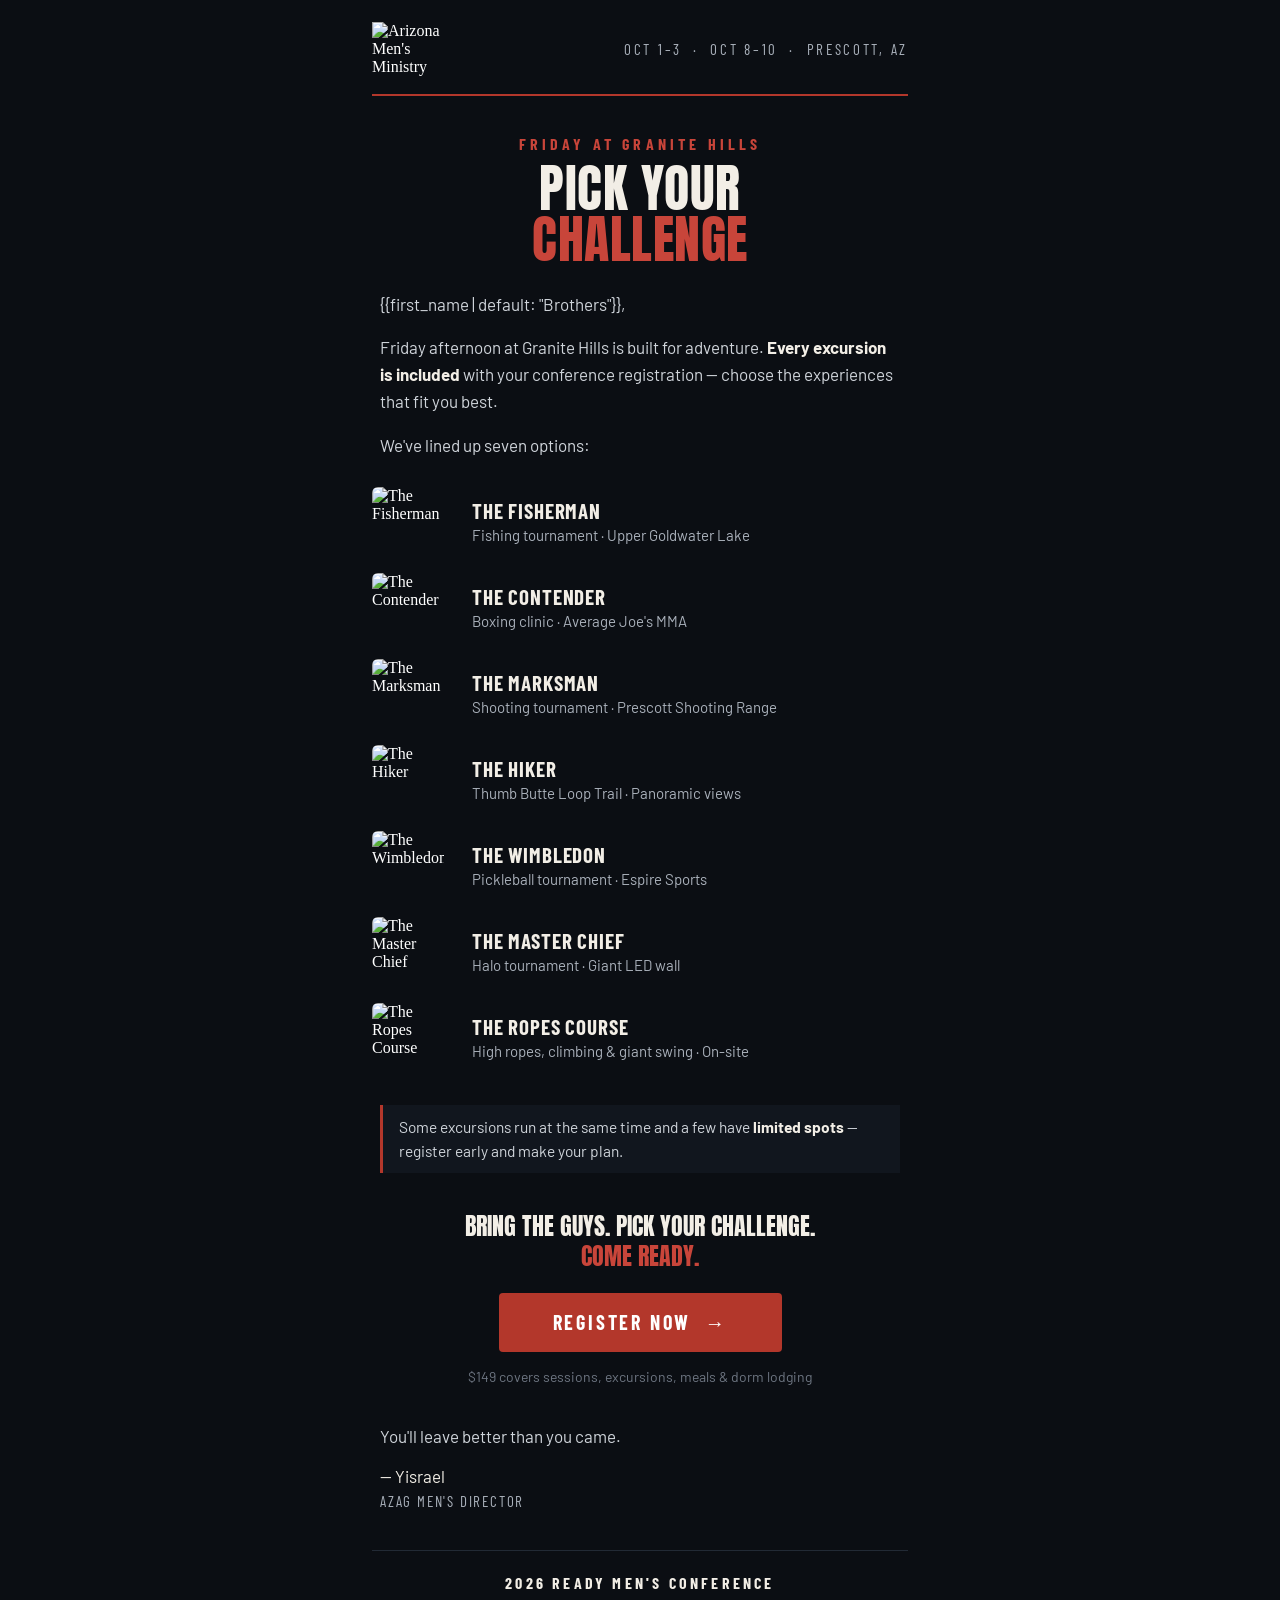
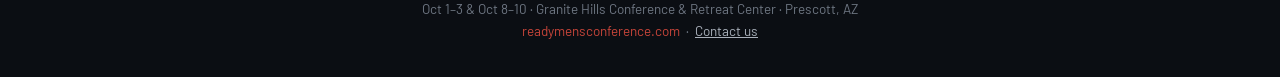
==== email/excursions-email.html @ 5a3265b8 "Add branded HTML email template: excursions drip Co-Authored-By: Claude Fable 5 <noreply@anthropic.c" ====
<!DOCTYPE html PUBLIC "-//W3C//DTD XHTML 1.0 Transitional//EN" "http://www.w3.org/TR/xhtml1/DTD/xhtml1-transitional.dtd">
<html xmlns="http://www.w3.org/1999/xhtml">
<head>
<meta http-equiv="Content-Type" content="text/html; charset=utf-8" />
<meta name="viewport" content="width=device-width, initial-scale=1.0" />
<meta name="color-scheme" content="dark" />
<meta name="supported-color-schemes" content="dark" />
<title>Pick Your Challenge — Ready Men's Conference</title>
<!--[if mso]>
<style type="text/css">
  table { border-collapse: collapse; }
  .display { font-family: Arial Black, Arial, sans-serif !important; }
</style>
<![endif]-->
<style type="text/css">
  @import url('https://fonts.googleapis.com/css2?family=Anton&family=Barlow:wght@400;500;600;700&family=Barlow+Condensed:wght@600;700&display=swap');
  body { margin: 0; padding: 0; -webkit-text-size-adjust: 100%; }
  @media only screen and (max-width: 620px) {
    .container { width: 100% !important; }
    .px { padding-left: 20px !important; padding-right: 20px !important; }
    .exc-img { width: 64px !important; height: 64px !important; }
    h1 { font-size: 40px !important; }
  }
</style>
</head>
<body style="margin:0; padding:0; background-color:#0b0e13;">
<!-- preheader (hidden) -->
<div style="display:none; font-size:1px; color:#0b0e13; line-height:1px; max-height:0; max-width:0; opacity:0; overflow:hidden;">
  Seven excursions. All included. Fishing, boxing, shooting, hiking, pickleball, Halo, and ropes — pick your challenge.
</div>

<table role="presentation" width="100%" cellpadding="0" cellspacing="0" border="0" bgcolor="#0b0e13" style="background-color:#0b0e13;">
<tr><td align="center" style="padding: 0;">

  <table role="presentation" class="container" width="600" cellpadding="0" cellspacing="0" border="0" style="width:600px; max-width:600px;">

    <!-- ====== TOP BAR ====== -->
    <tr><td style="padding: 22px 32px 18px;" class="px">
      <table role="presentation" width="100%" cellpadding="0" cellspacing="0" border="0">
        <tr>
          <td align="left" valign="middle">
            <img src="https://readymensconference.com/assets/azmm-logo.png" alt="Arizona Men's Ministry" width="92" style="display:block; border:0;" />
          </td>
          <td align="right" valign="middle" style="font-family: 'Barlow Condensed', 'Arial Narrow', Arial, sans-serif; font-size:15px; letter-spacing:0.18em; color:#a9b0ba; text-transform:uppercase;">
            Oct 1–3 &nbsp;·&nbsp; Oct 8–10 &nbsp;·&nbsp; Prescott, AZ
          </td>
        </tr>
      </table>
    </td></tr>

    <!-- ====== ACCENT RULE ====== -->
    <tr><td style="padding: 0 32px;" class="px">
      <table role="presentation" width="100%" cellpadding="0" cellspacing="0" border="0">
        <tr><td height="2" bgcolor="#b3372b" style="font-size:0; line-height:0;">&nbsp;</td></tr>
      </table>
    </td></tr>

    <!-- ====== HEADLINE ====== -->
    <tr><td align="center" style="padding: 38px 32px 8px;" class="px">
      <p style="margin:0 0 10px; font-family:'Barlow Condensed', 'Arial Narrow', Arial, sans-serif; font-weight:700; font-size:16px; letter-spacing:0.26em; text-transform:uppercase; color:#c8453a;">
        Friday at Granite Hills
      </p>
      <h1 class="display" style="margin:0; font-family:'Anton','Arial Narrow', Impact, Arial, sans-serif; font-weight:400; font-size:52px; line-height:0.98; text-transform:uppercase; color:#f2eee6; letter-spacing:0.01em;">
        Pick Your<br /><span style="color:#c8453a;">Challenge</span>
      </h1>
    </td></tr>

    <!-- ====== INTRO COPY ====== -->
    <tr><td style="padding: 18px 40px 6px;" class="px">
      <p style="margin:0 0 16px; font-family:'Barlow', Arial, sans-serif; font-size:17px; line-height:1.6; color:#cfd4da;">
        {{first_name | default: "Brothers"}},
      </p>
      <p style="margin:0 0 16px; font-family:'Barlow', Arial, sans-serif; font-size:17px; line-height:1.6; color:#cfd4da;">
        Friday afternoon at Granite Hills is built for adventure. <strong style="color:#f2eee6;">Every excursion is included</strong> with your conference registration — choose the experiences that fit you best.
      </p>
      <p style="margin:0; font-family:'Barlow', Arial, sans-serif; font-size:17px; line-height:1.6; color:#cfd4da;">
        We've lined up seven options:
      </p>
    </td></tr>

    <!-- ====== EXCURSION ROWS ====== -->
    <tr><td style="padding: 22px 32px 4px;" class="px">
      <table role="presentation" width="100%" cellpadding="0" cellspacing="0" border="0">

        <!-- row -->
        <tr>
          <td width="84" valign="middle" style="padding: 0 0 14px;">
            <img class="exc-img" src="https://cdn.uploads.webconnex.com/17027/3%20%281%29.png" alt="The Fisherman" width="72" height="72" style="display:block; border:0; border-radius:6px;" />
          </td>
          <td valign="middle" style="padding: 0 0 14px 16px; border-bottom: 0;">
            <p style="margin:0; font-family:'Barlow Condensed','Arial Narrow', Arial, sans-serif; font-weight:700; font-size:21px; text-transform:uppercase; letter-spacing:0.04em; color:#f2eee6;">The Fisherman</p>
            <p style="margin:2px 0 0; font-family:'Barlow', Arial, sans-serif; font-size:15px; line-height:1.45; color:#a9b0ba;">Fishing tournament · Upper Goldwater Lake</p>
          </td>
        </tr>

        <tr>
          <td width="84" valign="middle" style="padding: 0 0 14px;">
            <img class="exc-img" src="https://cdn.uploads.webconnex.com/17027/1%20%283%29.png" alt="The Contender" width="72" height="72" style="display:block; border:0; border-radius:6px;" />
          </td>
          <td valign="middle" style="padding: 0 0 14px 16px;">
            <p style="margin:0; font-family:'Barlow Condensed','Arial Narrow', Arial, sans-serif; font-weight:700; font-size:21px; text-transform:uppercase; letter-spacing:0.04em; color:#f2eee6;">The Contender</p>
            <p style="margin:2px 0 0; font-family:'Barlow', Arial, sans-serif; font-size:15px; line-height:1.45; color:#a9b0ba;">Boxing clinic · Average Joe's MMA</p>
          </td>
        </tr>

        <tr>
          <td width="84" valign="middle" style="padding: 0 0 14px;">
            <img class="exc-img" src="https://cdn.uploads.webconnex.com/17027/2%20%285%29.png" alt="The Marksman" width="72" height="72" style="display:block; border:0; border-radius:6px;" />
          </td>
          <td valign="middle" style="padding: 0 0 14px 16px;">
            <p style="margin:0; font-family:'Barlow Condensed','Arial Narrow', Arial, sans-serif; font-weight:700; font-size:21px; text-transform:uppercase; letter-spacing:0.04em; color:#f2eee6;">The Marksman</p>
            <p style="margin:2px 0 0; font-family:'Barlow', Arial, sans-serif; font-size:15px; line-height:1.45; color:#a9b0ba;">Shooting tournament · Prescott Shooting Range</p>
          </td>
        </tr>

        <tr>
          <td width="84" valign="middle" style="padding: 0 0 14px;">
            <img class="exc-img" src="https://cdn.uploads.webconnex.com/17027/7.png" alt="The Hiker" width="72" height="72" style="display:block; border:0; border-radius:6px;" />
          </td>
          <td valign="middle" style="padding: 0 0 14px 16px;">
            <p style="margin:0; font-family:'Barlow Condensed','Arial Narrow', Arial, sans-serif; font-weight:700; font-size:21px; text-transform:uppercase; letter-spacing:0.04em; color:#f2eee6;">The Hiker</p>
            <p style="margin:2px 0 0; font-family:'Barlow', Arial, sans-serif; font-size:15px; line-height:1.45; color:#a9b0ba;">Thumb Butte Loop Trail · Panoramic views</p>
          </td>
        </tr>

        <tr>
          <td width="84" valign="middle" style="padding: 0 0 14px;">
            <img class="exc-img" src="https://cdn.uploads.webconnex.com/17027/6.png" alt="The Wimbledon" width="72" height="72" style="display:block; border:0; border-radius:6px;" />
          </td>
          <td valign="middle" style="padding: 0 0 14px 16px;">
            <p style="margin:0; font-family:'Barlow Condensed','Arial Narrow', Arial, sans-serif; font-weight:700; font-size:21px; text-transform:uppercase; letter-spacing:0.04em; color:#f2eee6;">The Wimbledon</p>
            <p style="margin:2px 0 0; font-family:'Barlow', Arial, sans-serif; font-size:15px; line-height:1.45; color:#a9b0ba;">Pickleball tournament · Espire Sports</p>
          </td>
        </tr>

        <tr>
          <td width="84" valign="middle" style="padding: 0 0 14px;">
            <img class="exc-img" src="https://cdn.uploads.webconnex.com/17027/5.png" alt="The Master Chief" width="72" height="72" style="display:block; border:0; border-radius:6px;" />
          </td>
          <td valign="middle" style="padding: 0 0 14px 16px;">
            <p style="margin:0; font-family:'Barlow Condensed','Arial Narrow', Arial, sans-serif; font-weight:700; font-size:21px; text-transform:uppercase; letter-spacing:0.04em; color:#f2eee6;">The Master Chief</p>
            <p style="margin:2px 0 0; font-family:'Barlow', Arial, sans-serif; font-size:15px; line-height:1.45; color:#a9b0ba;">Halo tournament · Giant LED wall</p>
          </td>
        </tr>

        <tr>
          <td width="84" valign="middle" style="padding: 0;">
            <img class="exc-img" src="https://cdn.uploads.webconnex.com/17027/4.png" alt="The Ropes Course" width="72" height="72" style="display:block; border:0; border-radius:6px;" />
          </td>
          <td valign="middle" style="padding: 0 0 0 16px;">
            <p style="margin:0; font-family:'Barlow Condensed','Arial Narrow', Arial, sans-serif; font-weight:700; font-size:21px; text-transform:uppercase; letter-spacing:0.04em; color:#f2eee6;">The Ropes Course</p>
            <p style="margin:2px 0 0; font-family:'Barlow', Arial, sans-serif; font-size:15px; line-height:1.45; color:#a9b0ba;">High ropes, climbing &amp; giant swing · On-site</p>
          </td>
        </tr>

      </table>
    </td></tr>

    <!-- ====== URGENCY NOTE ====== -->
    <tr><td style="padding: 26px 40px 8px;" class="px">
      <table role="presentation" width="100%" cellpadding="0" cellspacing="0" border="0">
        <tr>
          <td style="border-left: 3px solid #b3372b; padding: 10px 16px; background-color:#11161e;">
            <p style="margin:0; font-family:'Barlow', Arial, sans-serif; font-size:15.5px; line-height:1.55; color:#cfd4da;">
              Some excursions run at the same time and a few have <strong style="color:#f2eee6;">limited spots</strong> — register early and make your plan.
            </p>
          </td>
        </tr>
      </table>
    </td></tr>

    <!-- ====== CTA ====== -->
    <tr><td align="center" style="padding: 30px 40px 10px;" class="px">
      <p style="margin:0 0 22px; font-family:'Anton','Arial Narrow', Impact, Arial, sans-serif; font-size:24px; line-height:1.25; text-transform:uppercase; color:#f2eee6;">
        Bring the guys. Pick your challenge.<br /><span style="color:#c8453a;">Come ready.</span>
      </p>
      <!--[if mso]>
      <v:roundrect xmlns:v="urn:schemas-microsoft-com:vml" xmlns:w="urn:schemas-microsoft-com:office:word" href="https://arizonaministrynetwork.regfox.com/2026-ready-mens-conference" style="height:54px;v-text-anchor:middle;width:280px;" arcsize="8%" stroke="f" fillcolor="#b3372b">
      <w:anchorlock/>
      <center>
      <![endif]-->
      <a href="https://arizonaministrynetwork.regfox.com/2026-ready-mens-conference" target="_blank"
         style="display:inline-block; background-color:#b3372b; color:#ffffff; font-family:'Barlow Condensed','Arial Narrow', Arial, sans-serif; font-weight:700; font-size:20px; letter-spacing:0.14em; text-transform:uppercase; text-decoration:none; padding: 17px 54px; border-radius:4px;">
        Register Now&nbsp;&nbsp;→
      </a>
      <!--[if mso]>
      </center>
      </v:roundrect>
      <![endif]-->
      <p style="margin:16px 0 0; font-family:'Barlow', Arial, sans-serif; font-size:14px; color:#6e7682;">
        $149 covers sessions, excursions, meals &amp; dorm lodging
      </p>
    </td></tr>

    <!-- ====== SIGN-OFF ====== -->
    <tr><td style="padding: 28px 40px 8px;" class="px">
      <p style="margin:0 0 4px; font-family:'Barlow', Arial, sans-serif; font-size:17px; line-height:1.6; color:#cfd4da;">
        You'll leave better than you came.
      </p>
      <p style="margin:14px 0 0; font-family:'Barlow', Arial, sans-serif; font-size:17px; line-height:1.5; color:#f2eee6;">
        — Yisrael<br />
        <span style="font-family:'Barlow Condensed','Arial Narrow', Arial, sans-serif; font-size:15px; letter-spacing:0.12em; text-transform:uppercase; color:#a9b0ba;">AZAG Men's Director</span>
      </p>
    </td></tr>

    <!-- ====== FOOTER ====== -->
    <tr><td style="padding: 30px 32px 36px;" class="px">
      <table role="presentation" width="100%" cellpadding="0" cellspacing="0" border="0">
        <tr><td height="1" bgcolor="#222a35" style="font-size:0; line-height:0;">&nbsp;</td></tr>
        <tr><td align="center" style="padding-top: 22px;">
          <p style="margin:0 0 6px; font-family:'Barlow Condensed','Arial Narrow', Arial, sans-serif; font-weight:700; font-size:16px; letter-spacing:0.2em; text-transform:uppercase; color:#f2eee6;">
            2026 Ready Men's Conference
          </p>
          <p style="margin:0; font-family:'Barlow', Arial, sans-serif; font-size:13.5px; line-height:1.6; color:#6e7682;">
            Oct 1–3 &amp; Oct 8–10 · Granite Hills Conference &amp; Retreat Center · Prescott, AZ<br />
            <a href="https://readymensconference.com" target="_blank" style="color:#c8453a; text-decoration:none;">readymensconference.com</a>
            &nbsp;·&nbsp;
            <a href="mailto:yvincent@azag.org" style="color:#a9b0ba; text-decoration:underline;">Contact us</a>
          </p>
        </td></tr>
      </table>
    </td></tr>

  </table>

</td></tr>
</table>
</body>
</html>
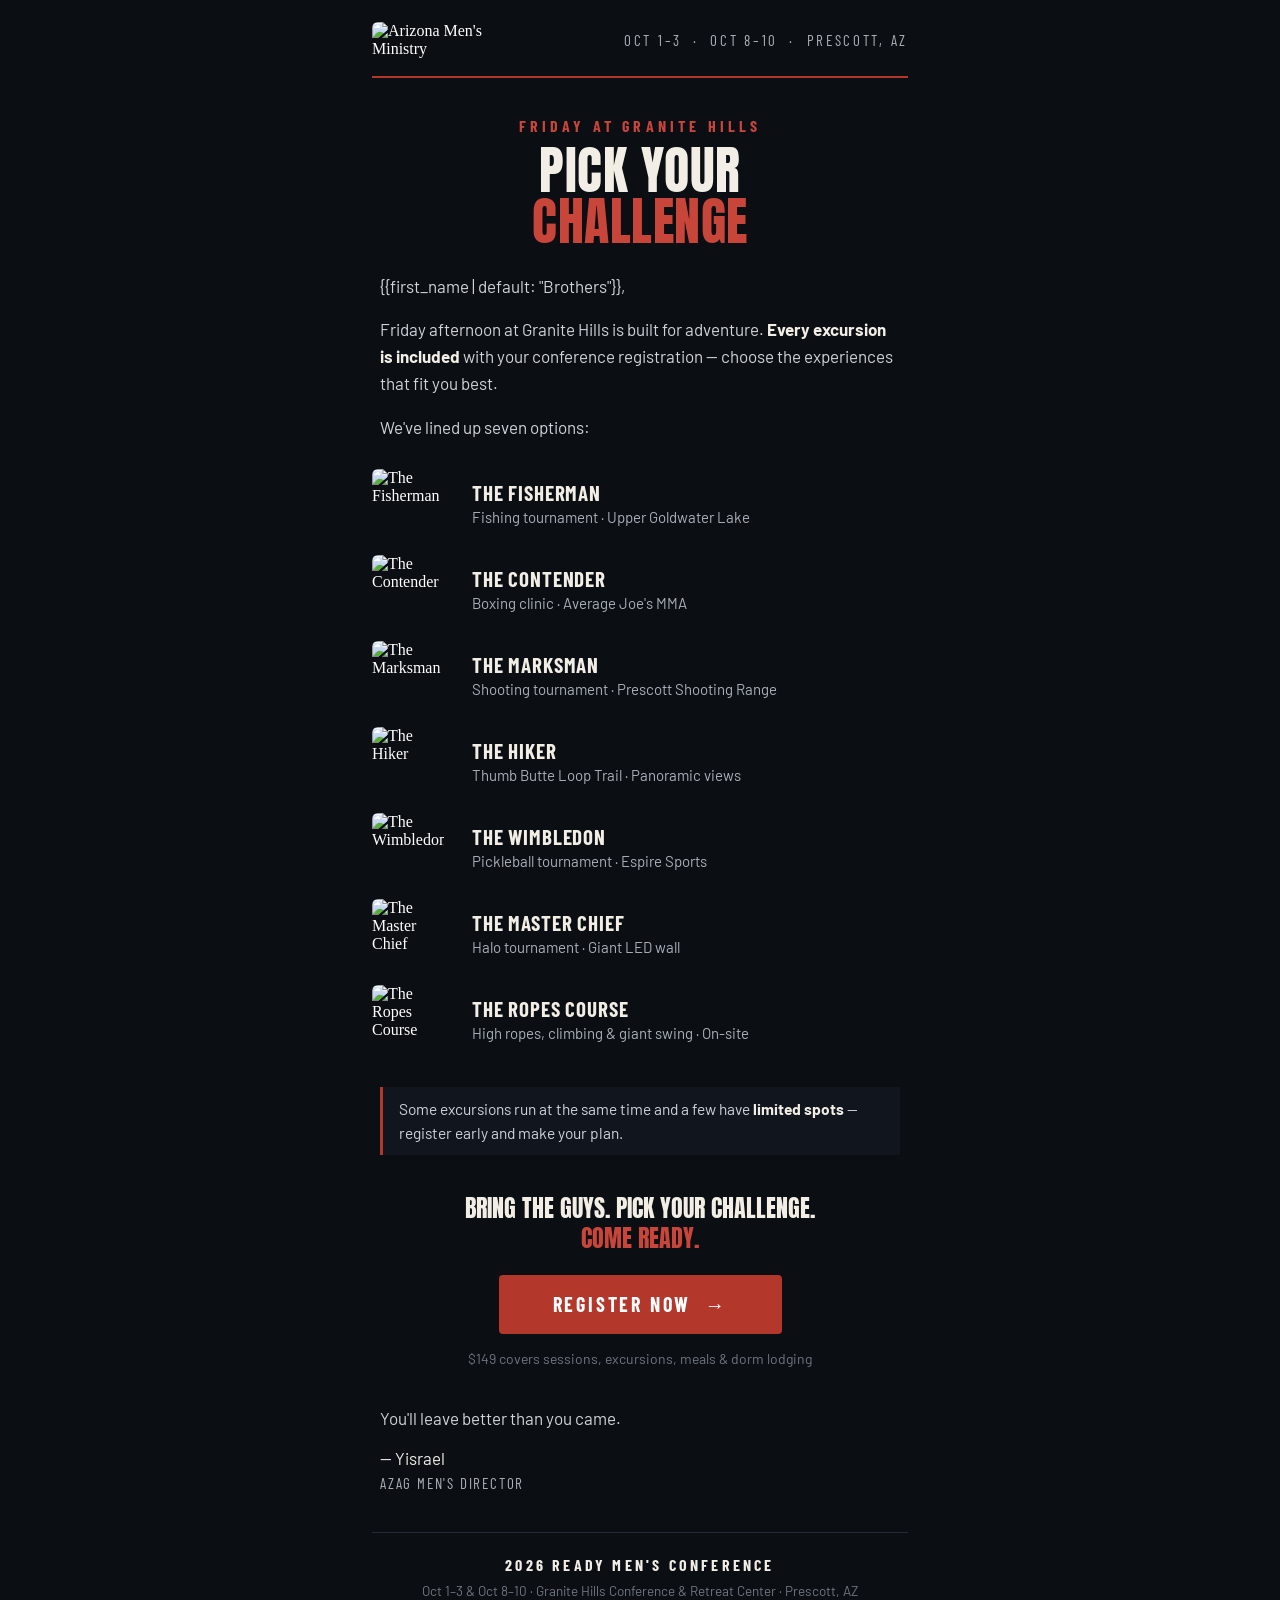
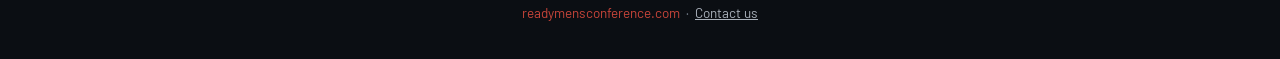
==== commit ae8f466e: "Email fixes: white logo badge, fix OG image logo, defeat iOS data detectors Co-Authored-By: Claude F" ====
--- a/email/excursions-email.html
+++ b/email/excursions-email.html
@@ -39,10 +39,10 @@
       <table role="presentation" width="100%" cellpadding="0" cellspacing="0" border="0">
         <tr>
           <td align="left" valign="middle">
-            <img src="https://readymensconference.com/assets/azmm-logo.png" alt="Arizona Men's Ministry" width="92" style="display:block; border:0;" />
+            <img src="https://readymensconference.com/assets/azmm-logo-badge.png" alt="Arizona Men's Ministry" width="120" style="display:block; border:0; border-radius:6px;" />
           </td>
           <td align="right" valign="middle" style="font-family: 'Barlow Condensed', 'Arial Narrow', Arial, sans-serif; font-size:15px; letter-spacing:0.18em; color:#a9b0ba; text-transform:uppercase;">
-            Oct 1–3 &nbsp;·&nbsp; Oct 8–10 &nbsp;·&nbsp; Prescott, AZ
+            <a style="color:#a9b0ba; text-decoration:none;">Oct 1–3 &nbsp;·&nbsp; Oct 8–10 &nbsp;·&nbsp; Prescott, AZ</a>
           </td>
         </tr>
       </table>
@@ -208,11 +208,9 @@
       <table role="presentation" width="100%" cellpadding="0" cellspacing="0" border="0">
         <tr><td height="1" bgcolor="#222a35" style="font-size:0; line-height:0;">&nbsp;</td></tr>
         <tr><td align="center" style="padding-top: 22px;">
-          <p style="margin:0 0 6px; font-family:'Barlow Condensed','Arial Narrow', Arial, sans-serif; font-weight:700; font-size:16px; letter-spacing:0.2em; text-transform:uppercase; color:#f2eee6;">
-            2026 Ready Men's Conference
-          </p>
+          <p style="margin:0 0 6px; font-family:'Barlow Condensed','Arial Narrow', Arial, sans-serif; font-weight:700; font-size:16px; letter-spacing:0.2em; text-transform:uppercase; color:#f2eee6;"><a style="color:#f2eee6; text-decoration:none;">2026 Ready Men's Conference</a></p>
           <p style="margin:0; font-family:'Barlow', Arial, sans-serif; font-size:13.5px; line-height:1.6; color:#6e7682;">
-            Oct 1–3 &amp; Oct 8–10 · Granite Hills Conference &amp; Retreat Center · Prescott, AZ<br />
+            <a style="color:#6e7682; text-decoration:none;">Oct 1–3 &amp; Oct 8–10 · Granite Hills Conference &amp; Retreat Center · Prescott, AZ</a><br />
             <a href="https://readymensconference.com" target="_blank" style="color:#c8453a; text-decoration:none;">readymensconference.com</a>
             &nbsp;·&nbsp;
             <a href="mailto:yvincent@azag.org" style="color:#a9b0ba; text-decoration:underline;">Contact us</a>
